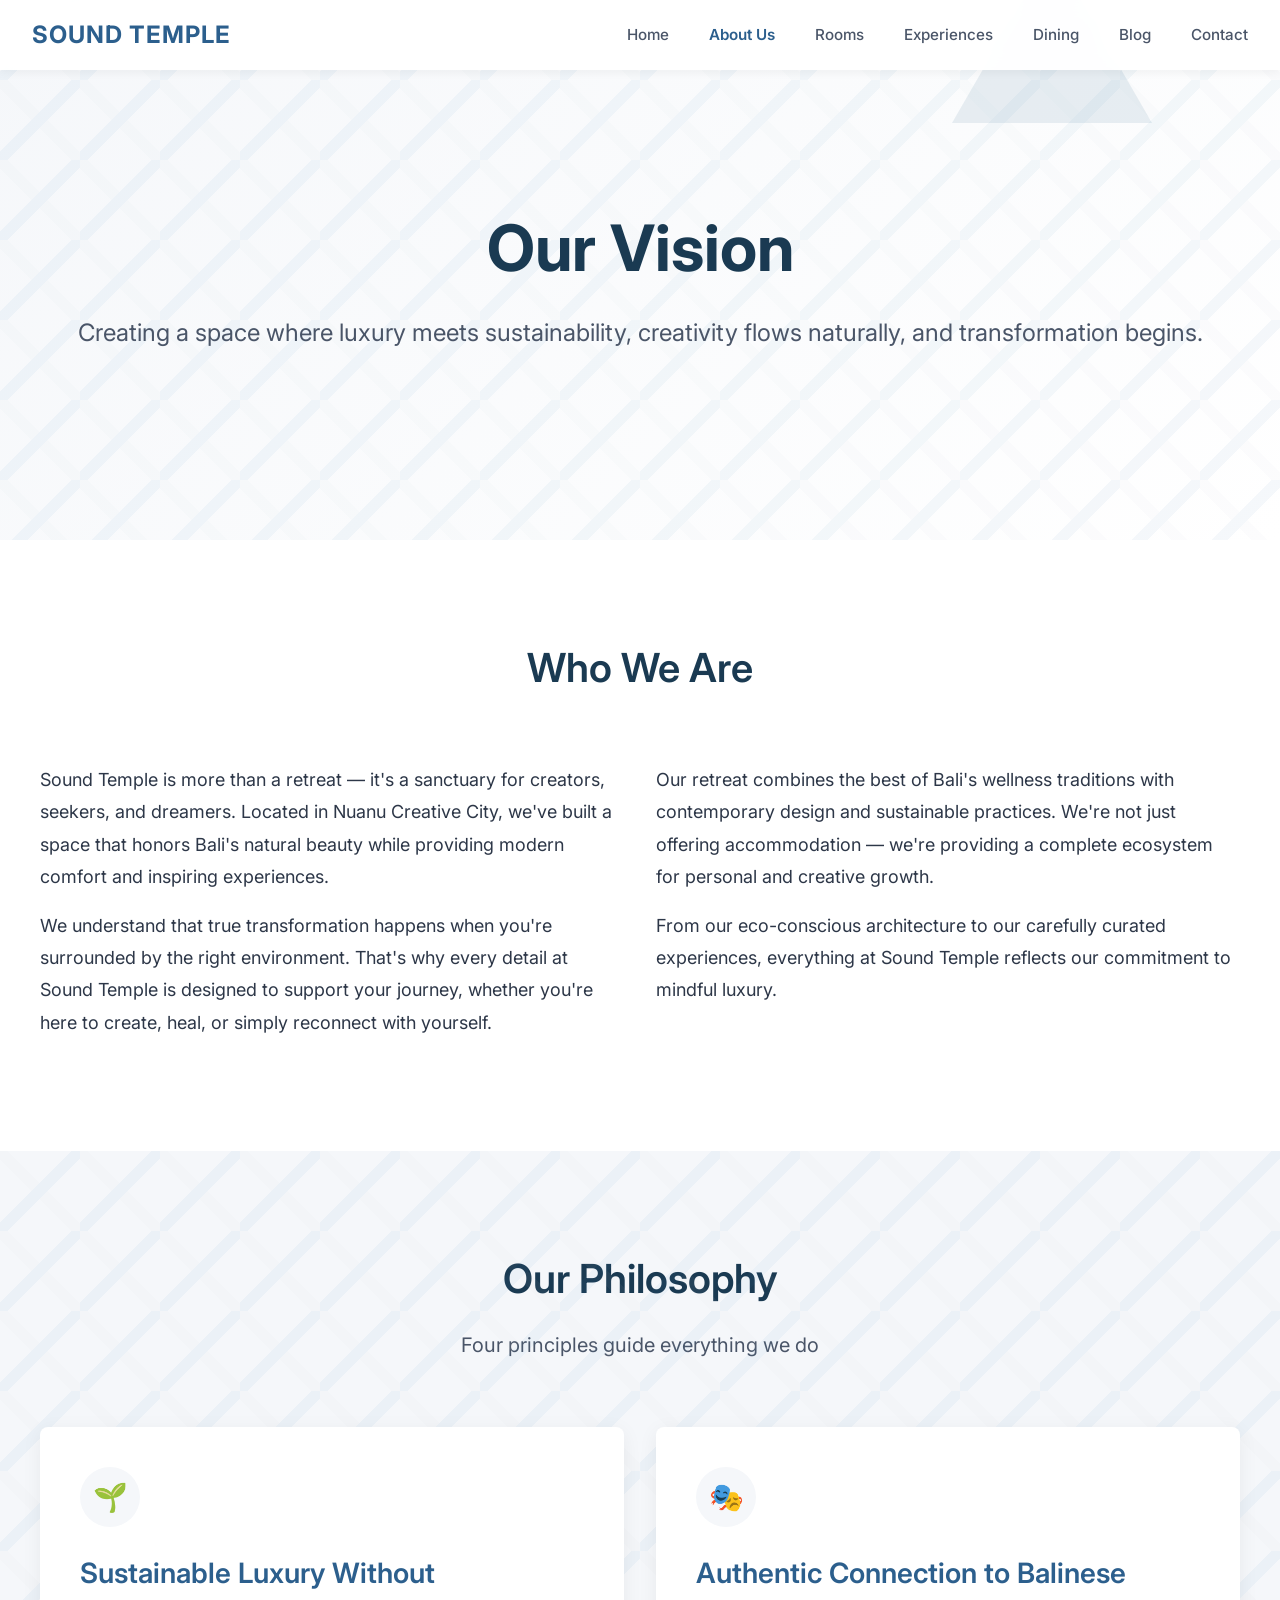
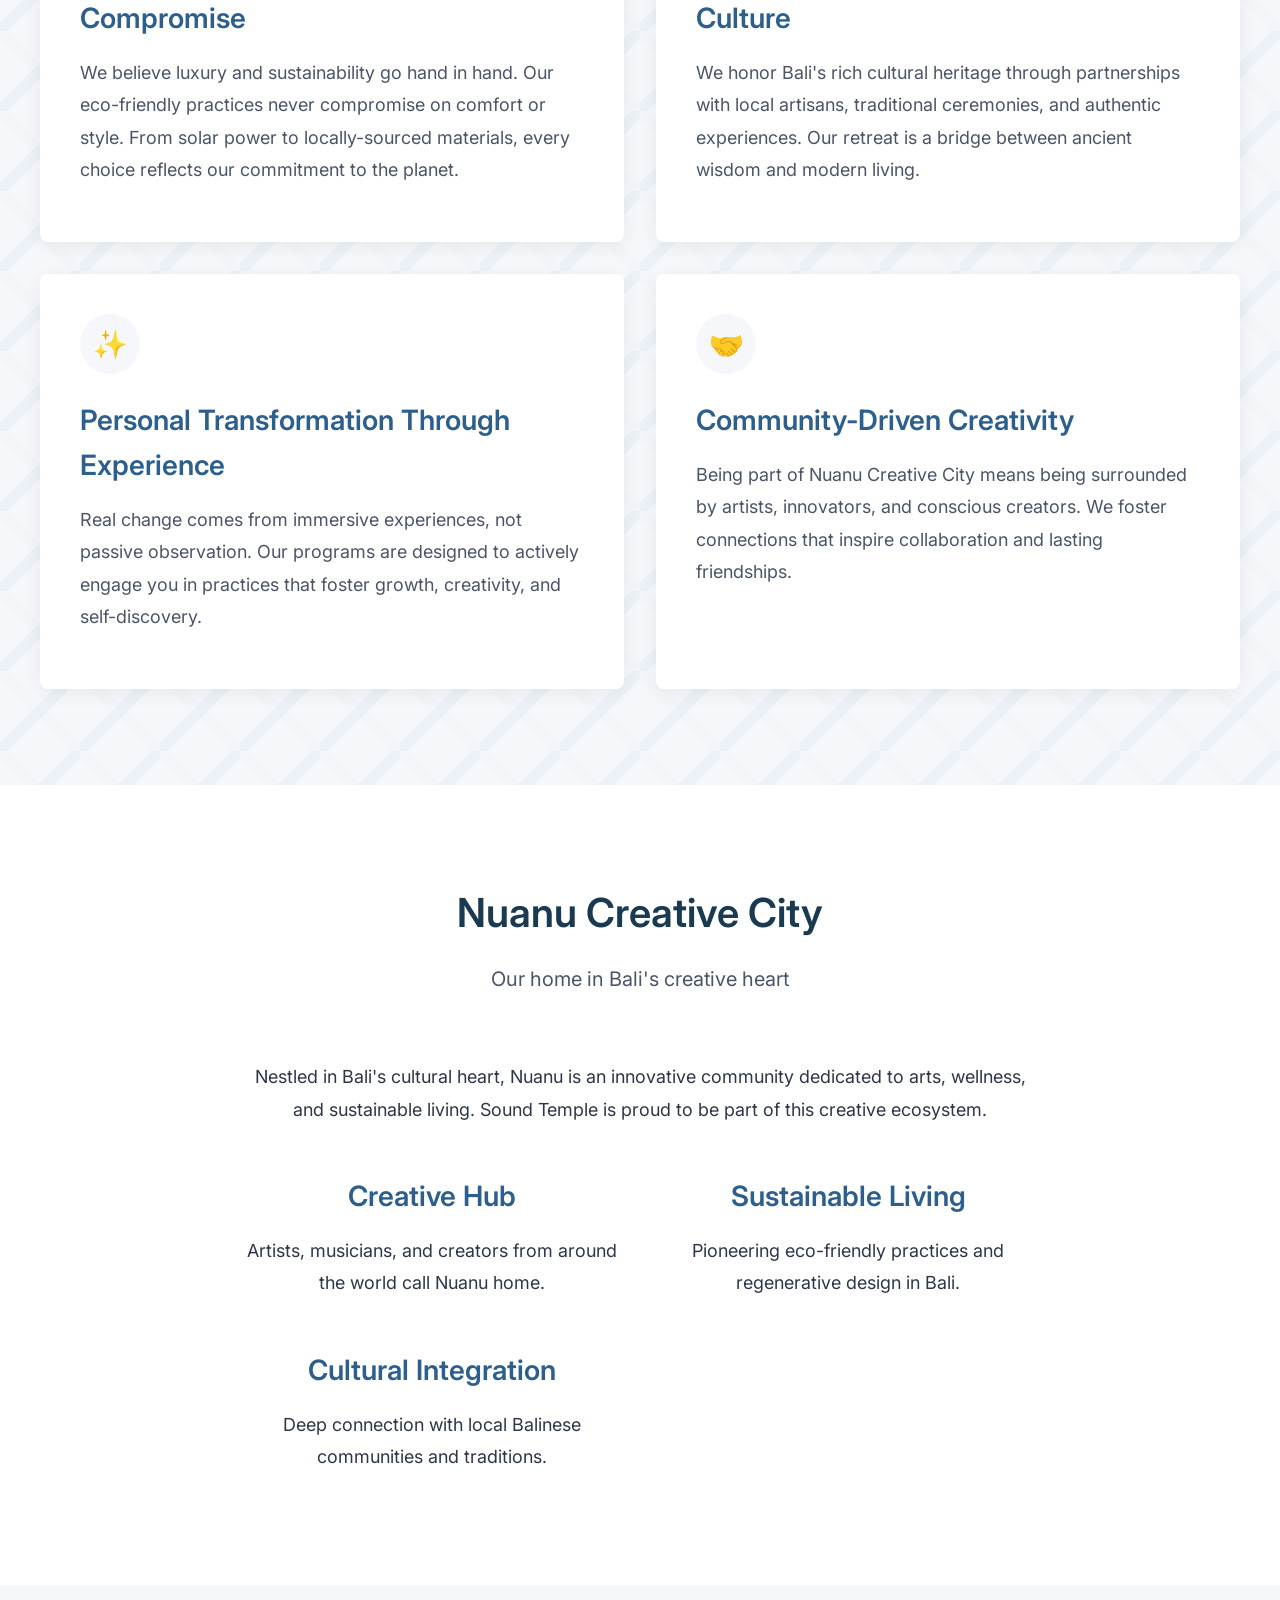
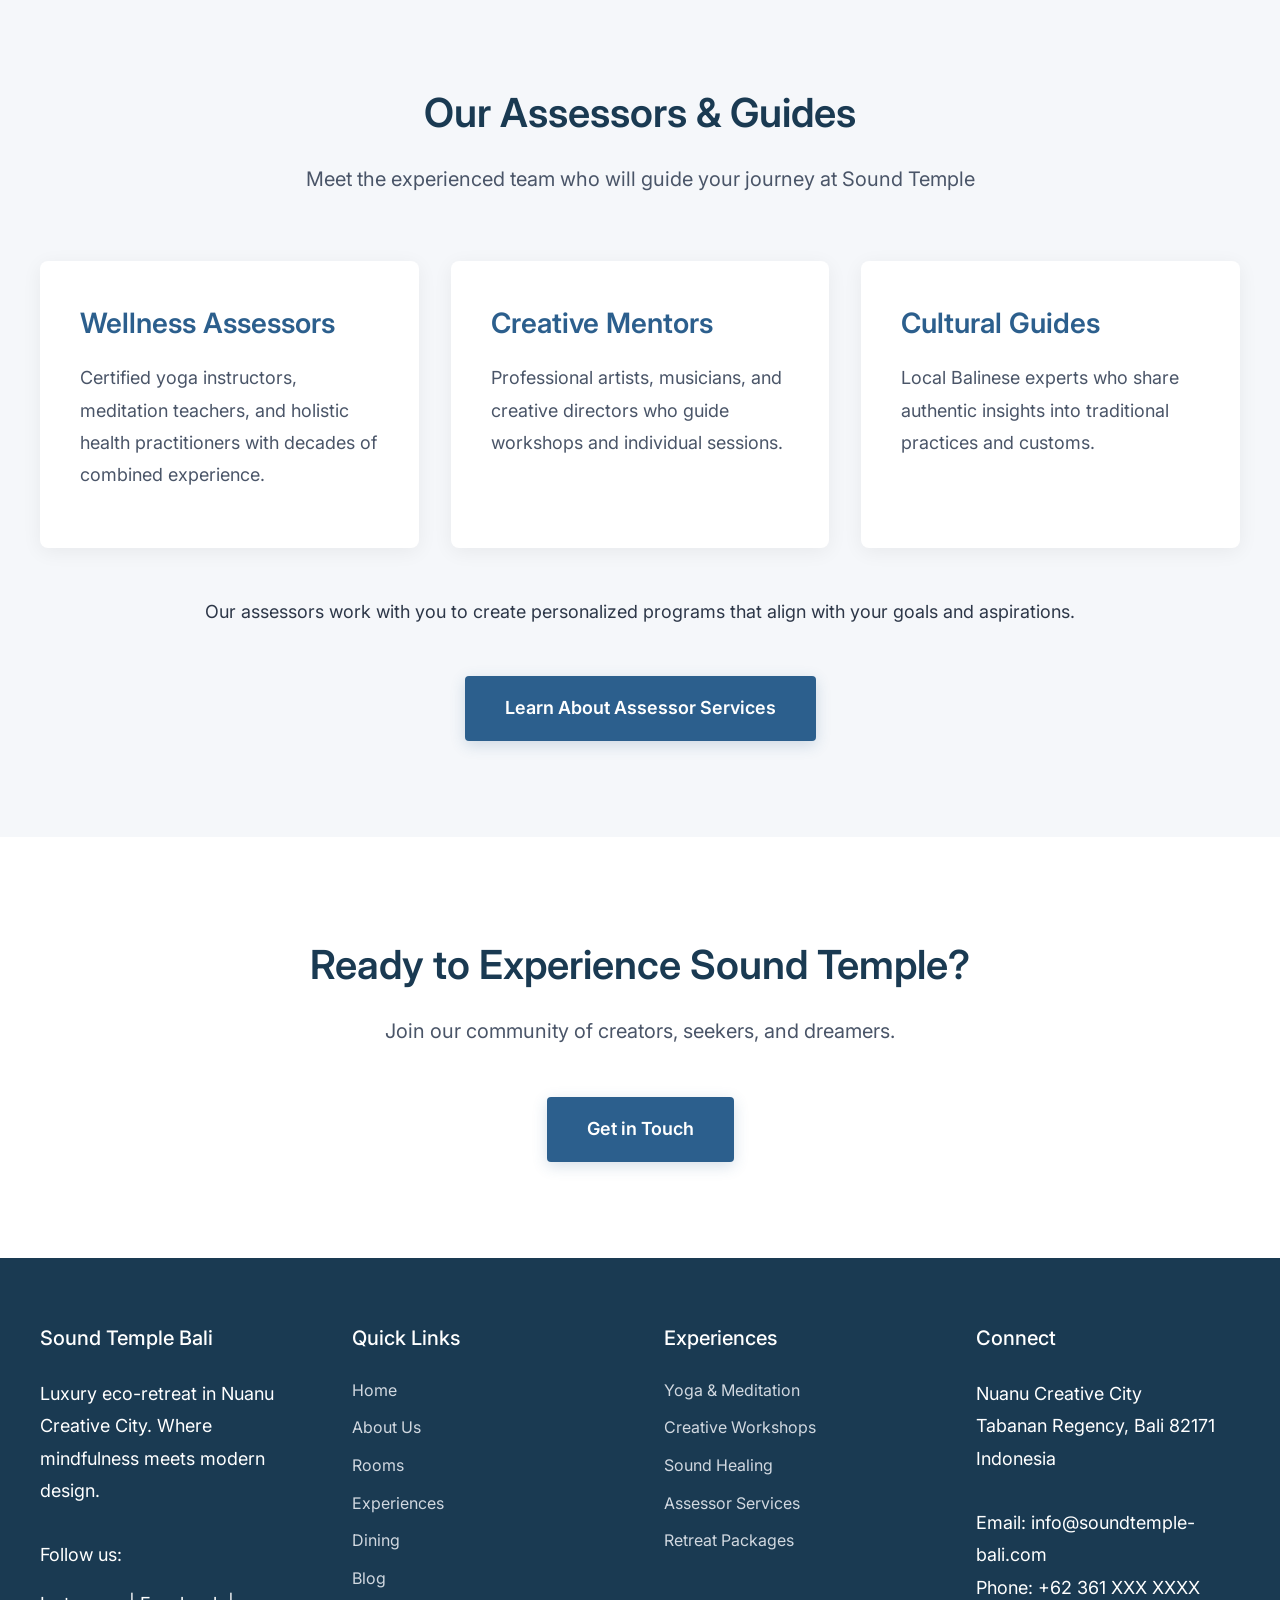
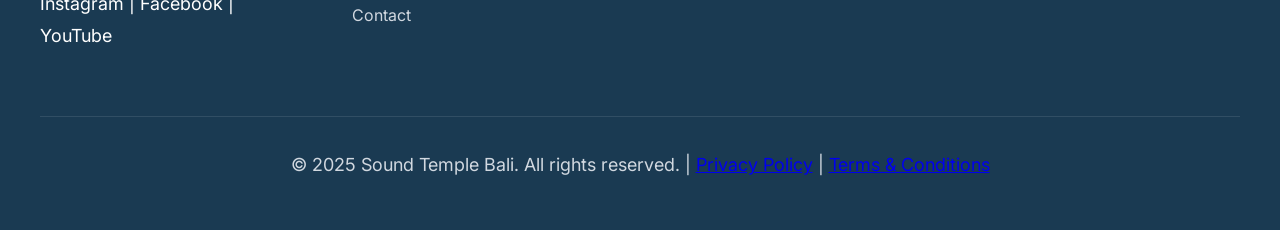
==== about.html @ 0b10f89a "Create complete Sound Temple Bali luxury eco-retreat website - Add 7 fully-responsive HTML pages (ho" ====
<!DOCTYPE html>
<html lang="en">
<head>
    <meta charset="UTF-8">
    <meta name="viewport" content="width=device-width, initial-scale=1.0">
    <meta name="description" content="Learn about Sound Temple's vision for sustainable luxury in Bali. Discover our philosophy, team, and commitment to transformative experiences in Nuanu Creative City.">
    <meta name="keywords" content="about Sound Temple Bali, Nuanu retreat philosophy, eco-luxury Bali, sustainable retreat">
    <meta property="og:title" content="About Sound Temple | Luxury Eco-Retreat Philosophy & Team">
    <meta property="og:description" content="Discover our vision for sustainable luxury and transformative experiences in Nuanu Creative City, Bali.">
    <title>About Sound Temple | Luxury Eco-Retreat Philosophy & Team</title>
    <link rel="stylesheet" href="css/style.css">
    <link href="https://fonts.googleapis.com/css2?family=Inter:wght@400;500;600;700&display=swap" rel="stylesheet">
</head>
<body>
    <!-- Navigation -->
    <nav class="navbar">
        <div class="nav-container">
            <a href="index.html" class="logo">SOUND TEMPLE</a>
            <ul class="nav-menu">
                <li><a href="index.html" class="nav-link">Home</a></li>
                <li><a href="about.html" class="nav-link">About Us</a></li>
                <li><a href="rooms.html" class="nav-link">Rooms</a></li>
                <li><a href="experiences.html" class="nav-link">Experiences</a></li>
                <li><a href="dining.html" class="nav-link">Dining</a></li>
                <li><a href="blog.html" class="nav-link">Blog</a></li>
                <li><a href="contact.html" class="nav-link">Contact</a></li>
            </ul>
        </div>
    </nav>

    <!-- Hero Section -->
    <section class="hero triangle-bg" style="min-height: 60vh;">
        <div class="triangle-accent triangle-accent-1"></div>
        <div class="hero-content">
            <h1>Our Vision</h1>
            <p class="subheadline">Creating a space where luxury meets sustainability, creativity flows naturally, and transformation begins.</p>
        </div>
    </section>

    <!-- Who We Are Section -->
    <section class="section bg-white">
        <div class="container">
            <div class="section-header">
                <h2 class="section-title">Who We Are</h2>
            </div>
            <div class="grid grid-2">
                <div>
                    <p>Sound Temple is more than a retreat — it's a sanctuary for creators, seekers, and dreamers. Located in Nuanu Creative City, we've built a space that honors Bali's natural beauty while providing modern comfort and inspiring experiences.</p>
                    <p>We understand that true transformation happens when you're surrounded by the right environment. That's why every detail at Sound Temple is designed to support your journey, whether you're here to create, heal, or simply reconnect with yourself.</p>
                </div>
                <div>
                    <p>Our retreat combines the best of Bali's wellness traditions with contemporary design and sustainable practices. We're not just offering accommodation — we're providing a complete ecosystem for personal and creative growth.</p>
                    <p>From our eco-conscious architecture to our carefully curated experiences, everything at Sound Temple reflects our commitment to mindful luxury.</p>
                </div>
            </div>
        </div>
    </section>

    <!-- Philosophy Section -->
    <section class="section bg-light triangle-bg">
        <div class="container">
            <div class="section-header">
                <h2 class="section-title">Our Philosophy</h2>
                <p class="section-subtitle">Four principles guide everything we do</p>
            </div>

            <div class="grid grid-2">
                <div class="card">
                    <div class="card-icon">🌱</div>
                    <h3 class="card-title">Sustainable Luxury Without Compromise</h3>
                    <p class="card-text">We believe luxury and sustainability go hand in hand. Our eco-friendly practices never compromise on comfort or style. From solar power to locally-sourced materials, every choice reflects our commitment to the planet.</p>
                </div>

                <div class="card">
                    <div class="card-icon">🎭</div>
                    <h3 class="card-title">Authentic Connection to Balinese Culture</h3>
                    <p class="card-text">We honor Bali's rich cultural heritage through partnerships with local artisans, traditional ceremonies, and authentic experiences. Our retreat is a bridge between ancient wisdom and modern living.</p>
                </div>

                <div class="card">
                    <div class="card-icon">✨</div>
                    <h3 class="card-title">Personal Transformation Through Experience</h3>
                    <p class="card-text">Real change comes from immersive experiences, not passive observation. Our programs are designed to actively engage you in practices that foster growth, creativity, and self-discovery.</p>
                </div>

                <div class="card">
                    <div class="card-icon">🤝</div>
                    <h3 class="card-title">Community-Driven Creativity</h3>
                    <p class="card-text">Being part of Nuanu Creative City means being surrounded by artists, innovators, and conscious creators. We foster connections that inspire collaboration and lasting friendships.</p>
                </div>
            </div>
        </div>
    </section>

    <!-- Nuanu Creative City Section -->
    <section class="section bg-white">
        <div class="container">
            <div class="section-header">
                <h2 class="section-title">Nuanu Creative City</h2>
                <p class="section-subtitle">Our home in Bali's creative heart</p>
            </div>

            <div style="max-width: 800px; margin: 0 auto;">
                <p style="font-size: 1.125rem; line-height: 1.8; text-align: center;">
                    Nestled in Bali's cultural heart, Nuanu is an innovative community dedicated to arts, wellness, and sustainable living. Sound Temple is proud to be part of this creative ecosystem.
                </p>

                <div class="grid grid-3 mt-3">
                    <div class="text-center">
                        <h3>Creative Hub</h3>
                        <p>Artists, musicians, and creators from around the world call Nuanu home.</p>
                    </div>
                    <div class="text-center">
                        <h3>Sustainable Living</h3>
                        <p>Pioneering eco-friendly practices and regenerative design in Bali.</p>
                    </div>
                    <div class="text-center">
                        <h3>Cultural Integration</h3>
                        <p>Deep connection with local Balinese communities and traditions.</p>
                    </div>
                </div>
            </div>
        </div>
    </section>

    <!-- Team Section -->
    <section class="section bg-light">
        <div class="container">
            <div class="section-header">
                <h2 class="section-title">Our Assessors & Guides</h2>
                <p class="section-subtitle">Meet the experienced team who will guide your journey at Sound Temple</p>
            </div>

            <div class="grid grid-3">
                <div class="card">
                    <h3>Wellness Assessors</h3>
                    <p class="card-text">Certified yoga instructors, meditation teachers, and holistic health practitioners with decades of combined experience.</p>
                </div>

                <div class="card">
                    <h3>Creative Mentors</h3>
                    <p class="card-text">Professional artists, musicians, and creative directors who guide workshops and individual sessions.</p>
                </div>

                <div class="card">
                    <h3>Cultural Guides</h3>
                    <p class="card-text">Local Balinese experts who share authentic insights into traditional practices and customs.</p>
                </div>
            </div>

            <div class="text-center mt-3">
                <p style="font-size: 1.125rem;">Our assessors work with you to create personalized programs that align with your goals and aspirations.</p>
                <a href="experiences.html#assessor" class="btn btn-primary btn-large mt-2">Learn About Assessor Services</a>
            </div>
        </div>
    </section>

    <!-- CTA Section -->
    <section class="section bg-white">
        <div class="container text-center">
            <h2 class="section-title">Ready to Experience Sound Temple?</h2>
            <p class="section-subtitle mb-3">
                Join our community of creators, seekers, and dreamers.
            </p>
            <a href="contact.html" class="btn btn-primary btn-large">Get in Touch</a>
        </div>
    </section>

    <!-- Footer -->
    <footer class="footer">
        <div class="footer-content">
            <div class="footer-section">
                <h4>Sound Temple Bali</h4>
                <p>Luxury eco-retreat in Nuanu Creative City. Where mindfulness meets modern design.</p>
                <div class="mt-2">
                    <p>Follow us:</p>
                    <p>Instagram | Facebook | YouTube</p>
                </div>
            </div>

            <div class="footer-section">
                <h4>Quick Links</h4>
                <ul class="footer-links">
                    <li><a href="index.html">Home</a></li>
                    <li><a href="about.html">About Us</a></li>
                    <li><a href="rooms.html">Rooms</a></li>
                    <li><a href="experiences.html">Experiences</a></li>
                    <li><a href="dining.html">Dining</a></li>
                    <li><a href="blog.html">Blog</a></li>
                    <li><a href="contact.html">Contact</a></li>
                </ul>
            </div>

            <div class="footer-section">
                <h4>Experiences</h4>
                <ul class="footer-links">
                    <li><a href="experiences.html#yoga">Yoga & Meditation</a></li>
                    <li><a href="experiences.html#creative">Creative Workshops</a></li>
                    <li><a href="experiences.html#sound">Sound Healing</a></li>
                    <li><a href="experiences.html#assessor">Assessor Services</a></li>
                    <li><a href="experiences.html#packages">Retreat Packages</a></li>
                </ul>
            </div>

            <div class="footer-section">
                <h4>Connect</h4>
                <p>Nuanu Creative City<br>
                Tabanan Regency, Bali 82171<br>
                Indonesia</p>
                <p class="mt-2">
                    Email: info@soundtemple-bali.com<br>
                    Phone: +62 361 XXX XXXX
                </p>
            </div>
        </div>

        <div class="footer-bottom">
            <p>&copy; 2025 Sound Temple Bali. All rights reserved. | <a href="#">Privacy Policy</a> | <a href="#">Terms & Conditions</a></p>
        </div>
    </footer>

    <script src="js/main.js"></script>
</body>
</html>
---- css/style.css ----
/* Sound Temple Bali - Main Stylesheet */

/* ===== COLOR PALETTE ===== */
:root {
  --primary-blue: #2C5F8D;
  --light-blue: #4A90C6;
  --dark-blue: #1A3A52;
  --white: #FFFFFF;
  --light-gray: #F5F7FA;
  --medium-gray: #D1D8E0;
  --dark-gray: #4A5568;
  --text-dark: #2D3748;
  --accent: #3498DB;
}

/* ===== RESET & BASE ===== */
* {
  margin: 0;
  padding: 0;
  box-sizing: border-box;
}

body {
  font-family: 'Inter', -apple-system, BlinkMacSystemFont, 'Segoe UI', sans-serif;
  color: var(--text-dark);
  line-height: 1.6;
  background: var(--white);
}

/* ===== TYPOGRAPHY ===== */
h1 {
  font-size: 3.5rem;
  font-weight: 700;
  line-height: 1.2;
  margin-bottom: 1.5rem;
  color: var(--dark-blue);
}

h2 {
  font-size: 2.5rem;
  font-weight: 600;
  margin-bottom: 1.25rem;
  color: var(--dark-blue);
}

h3 {
  font-size: 1.75rem;
  font-weight: 600;
  margin-bottom: 1rem;
  color: var(--primary-blue);
}

h4 {
  font-size: 1.25rem;
  font-weight: 500;
  margin-bottom: 0.75rem;
  color: var(--dark-gray);
}

p {
  margin-bottom: 1rem;
  font-size: 1.125rem;
  line-height: 1.8;
}

/* ===== GEOMETRIC BACKGROUNDS ===== */
.triangle-bg {
  position: relative;
  overflow: hidden;
}

.triangle-bg::before {
  content: '';
  position: absolute;
  width: 100%;
  height: 100%;
  background:
    linear-gradient(135deg, transparent 45%, var(--light-blue) 45%, var(--light-blue) 55%, transparent 55%),
    linear-gradient(45deg, transparent 45%, var(--medium-gray) 45%, var(--medium-gray) 55%, transparent 55%);
  background-size: 80px 80px;
  background-position: 0 0, 40px 40px;
  opacity: 0.05;
  z-index: 0;
  top: 0;
  left: 0;
}

.triangle-accent {
  position: absolute;
  width: 0;
  height: 0;
  border-style: solid;
  opacity: 0.1;
}

.triangle-accent-1 {
  border-width: 0 100px 173px 100px;
  border-color: transparent transparent var(--primary-blue) transparent;
  top: -50px;
  right: 10%;
}

.triangle-accent-2 {
  border-width: 150px 0 150px 260px;
  border-color: transparent transparent transparent var(--light-blue);
  bottom: -80px;
  left: 5%;
}

/* ===== NAVIGATION ===== */
.navbar {
  position: fixed;
  top: 0;
  width: 100%;
  background: rgba(255, 255, 255, 0.95);
  backdrop-filter: blur(10px);
  box-shadow: 0 2px 10px rgba(0, 0, 0, 0.05);
  z-index: 1000;
  padding: 1rem 0;
  transition: all 0.3s ease;
}

.navbar.scrolled {
  background: rgba(255, 255, 255, 0.98);
  box-shadow: 0 4px 20px rgba(0, 0, 0, 0.1);
}

.nav-container {
  max-width: 1400px;
  margin: 0 auto;
  padding: 0 2rem;
  display: flex;
  justify-content: space-between;
  align-items: center;
}

.logo {
  font-size: 1.5rem;
  font-weight: 700;
  color: var(--primary-blue);
  text-decoration: none;
  letter-spacing: 1px;
}

.nav-menu {
  display: flex;
  list-style: none;
  gap: 2.5rem;
  align-items: center;
}

.nav-link {
  text-decoration: none;
  color: var(--dark-gray);
  font-weight: 500;
  font-size: 0.95rem;
  transition: color 0.3s ease;
  position: relative;
}

.nav-link::after {
  content: '';
  position: absolute;
  bottom: -5px;
  left: 0;
  width: 0;
  height: 2px;
  background: var(--primary-blue);
  transition: width 0.3s ease;
}

.nav-link:hover {
  color: var(--primary-blue);
}

.nav-link:hover::after {
  width: 100%;
}

/* ===== BUTTONS ===== */
.btn {
  display: inline-block;
  padding: 0.875rem 2rem;
  font-size: 1rem;
  font-weight: 600;
  text-decoration: none;
  border-radius: 4px;
  transition: all 0.3s ease;
  cursor: pointer;
  border: none;
  text-align: center;
}

.btn-primary {
  background: var(--primary-blue);
  color: var(--white);
  box-shadow: 0 4px 15px rgba(44, 95, 141, 0.2);
}

.btn-primary:hover {
  background: var(--dark-blue);
  box-shadow: 0 6px 20px rgba(44, 95, 141, 0.3);
  transform: translateY(-2px);
}

.btn-secondary {
  background: transparent;
  color: var(--primary-blue);
  border: 2px solid var(--primary-blue);
}

.btn-secondary:hover {
  background: var(--primary-blue);
  color: var(--white);
}

.btn-large {
  padding: 1.125rem 2.5rem;
  font-size: 1.125rem;
}

/* ===== HERO SECTION ===== */
.hero {
  min-height: 100vh;
  display: flex;
  align-items: center;
  justify-content: center;
  position: relative;
  background: linear-gradient(135deg, var(--light-gray) 0%, var(--white) 100%);
  padding: 8rem 2rem 4rem;
}

.hero-content {
  max-width: 1200px;
  text-align: center;
  z-index: 1;
  position: relative;
}

.hero h1 {
  font-size: 4rem;
  margin-bottom: 1.5rem;
  animation: fadeInUp 0.8s ease;
}

.hero .subheadline {
  font-size: 1.5rem;
  color: var(--dark-gray);
  margin-bottom: 2.5rem;
  animation: fadeInUp 0.8s ease 0.2s;
  animation-fill-mode: both;
}

.hero-buttons {
  display: flex;
  gap: 1.5rem;
  justify-content: center;
  animation: fadeInUp 0.8s ease 0.4s;
  animation-fill-mode: both;
}

/* ===== SECTIONS ===== */
.section {
  padding: 6rem 2rem;
  position: relative;
}

.container {
  max-width: 1200px;
  margin: 0 auto;
}

.section-header {
  text-align: center;
  margin-bottom: 4rem;
}

.section-title {
  margin-bottom: 1rem;
}

.section-subtitle {
  font-size: 1.25rem;
  color: var(--dark-gray);
  max-width: 700px;
  margin: 0 auto;
}

/* ===== GRID LAYOUTS ===== */
.grid {
  display: grid;
  gap: 2rem;
}

.grid-3 {
  grid-template-columns: repeat(auto-fit, minmax(300px, 1fr));
}

.grid-2 {
  grid-template-columns: repeat(auto-fit, minmax(400px, 1fr));
}

/* ===== CARDS ===== */
.card {
  background: var(--white);
  border-radius: 8px;
  padding: 2.5rem;
  box-shadow: 0 4px 20px rgba(0, 0, 0, 0.06);
  transition: all 0.3s ease;
  position: relative;
  overflow: hidden;
}

.card::before {
  content: '';
  position: absolute;
  top: 0;
  left: 0;
  width: 100%;
  height: 4px;
  background: var(--primary-blue);
  transform: scaleX(0);
  transition: transform 0.3s ease;
}

.card:hover {
  box-shadow: 0 8px 30px rgba(0, 0, 0, 0.12);
  transform: translateY(-5px);
}

.card:hover::before {
  transform: scaleX(1);
}

.card-icon {
  width: 60px;
  height: 60px;
  background: var(--light-gray);
  border-radius: 50%;
  display: flex;
  align-items: center;
  justify-content: center;
  margin-bottom: 1.5rem;
  color: var(--primary-blue);
  font-size: 1.75rem;
}

.card-title {
  margin-bottom: 1rem;
}

.card-text {
  color: var(--dark-gray);
  line-height: 1.8;
}

/* ===== ROOM CARDS ===== */
.room-card {
  background: var(--white);
  border-radius: 8px;
  overflow: hidden;
  box-shadow: 0 4px 20px rgba(0, 0, 0, 0.08);
  transition: all 0.3s ease;
}

.room-card:hover {
  box-shadow: 0 8px 35px rgba(0, 0, 0, 0.15);
  transform: translateY(-8px);
}

.room-image {
  width: 100%;
  height: 300px;
  background: var(--medium-gray);
  position: relative;
  overflow: hidden;
}

.room-price {
  position: absolute;
  top: 20px;
  right: 20px;
  background: var(--white);
  padding: 0.5rem 1rem;
  border-radius: 4px;
  font-weight: 700;
  color: var(--primary-blue);
}

.room-content {
  padding: 2rem;
}

.room-features {
  list-style: none;
  margin: 1.5rem 0;
}

.room-features li {
  padding: 0.5rem 0;
  color: var(--dark-gray);
  position: relative;
  padding-left: 1.5rem;
}

.room-features li::before {
  content: '✓';
  position: absolute;
  left: 0;
  color: var(--primary-blue);
  font-weight: 700;
}

/* ===== FOOTER ===== */
.footer {
  background: var(--dark-blue);
  color: var(--white);
  padding: 4rem 2rem 2rem;
}

.footer-content {
  max-width: 1200px;
  margin: 0 auto;
  display: grid;
  grid-template-columns: repeat(auto-fit, minmax(250px, 1fr));
  gap: 3rem;
  margin-bottom: 3rem;
}

.footer-section h4 {
  color: var(--white);
  margin-bottom: 1.5rem;
}

.footer-links {
  list-style: none;
}

.footer-links li {
  margin-bottom: 0.75rem;
}

.footer-links a {
  color: var(--medium-gray);
  text-decoration: none;
  transition: color 0.3s ease;
}

.footer-links a:hover {
  color: var(--white);
}

.footer-bottom {
  max-width: 1200px;
  margin: 0 auto;
  padding-top: 2rem;
  border-top: 1px solid rgba(255, 255, 255, 0.1);
  text-align: center;
  color: var(--medium-gray);
}

/* ===== ANIMATIONS ===== */
@keyframes fadeInUp {
  from {
    opacity: 0;
    transform: translateY(30px);
  }
  to {
    opacity: 1;
    transform: translateY(0);
  }
}

.fade-in {
  animation: fadeInUp 0.6s ease;
}

/* ===== UTILITIES ===== */
.text-center {
  text-align: center;
}

.bg-light {
  background: var(--light-gray);
}

.bg-white {
  background: var(--white);
}

.mt-1 { margin-top: 1rem; }
.mt-2 { margin-top: 2rem; }
.mt-3 { margin-top: 3rem; }
.mb-1 { margin-bottom: 1rem; }
.mb-2 { margin-bottom: 2rem; }
.mb-3 { margin-bottom: 3rem; }

/* ===== RESPONSIVE ===== */
@media (max-width: 768px) {
  h1 {
    font-size: 2.5rem;
  }

  h2 {
    font-size: 2rem;
  }

  .hero h1 {
    font-size: 2.75rem;
  }

  .hero .subheadline {
    font-size: 1.25rem;
  }

  .hero-buttons {
    flex-direction: column;
    align-items: center;
  }

  .nav-menu {
    flex-direction: column;
    gap: 1rem;
  }

  .grid-3,
  .grid-2 {
    grid-template-columns: 1fr;
  }

  .section {
    padding: 4rem 1.5rem;
  }
}

/* ===== CONTACT FORM ===== */
.contact-form {
  max-width: 600px;
  margin: 0 auto;
  background: var(--white);
  padding: 3rem;
  border-radius: 8px;
  box-shadow: 0 4px 20px rgba(0, 0, 0, 0.08);
}

.form-group {
  margin-bottom: 1.5rem;
}

.form-label {
  display: block;
  margin-bottom: 0.5rem;
  font-weight: 600;
  color: var(--dark-gray);
}

.form-input,
.form-textarea,
.form-select {
  width: 100%;
  padding: 0.875rem;
  border: 2px solid var(--medium-gray);
  border-radius: 4px;
  font-size: 1rem;
  transition: border-color 0.3s ease;
}

.form-input:focus,
.form-textarea:focus,
.form-select:focus {
  outline: none;
  border-color: var(--primary-blue);
}

.form-textarea {
  resize: vertical;
  min-height: 150px;
}

/* ===== PRICE TAG ===== */
.price {
  font-size: 2rem;
  font-weight: 700;
  color: var(--primary-blue);
}

.price-period {
  font-size: 1rem;
  font-weight: 400;
  color: var(--dark-gray);
}
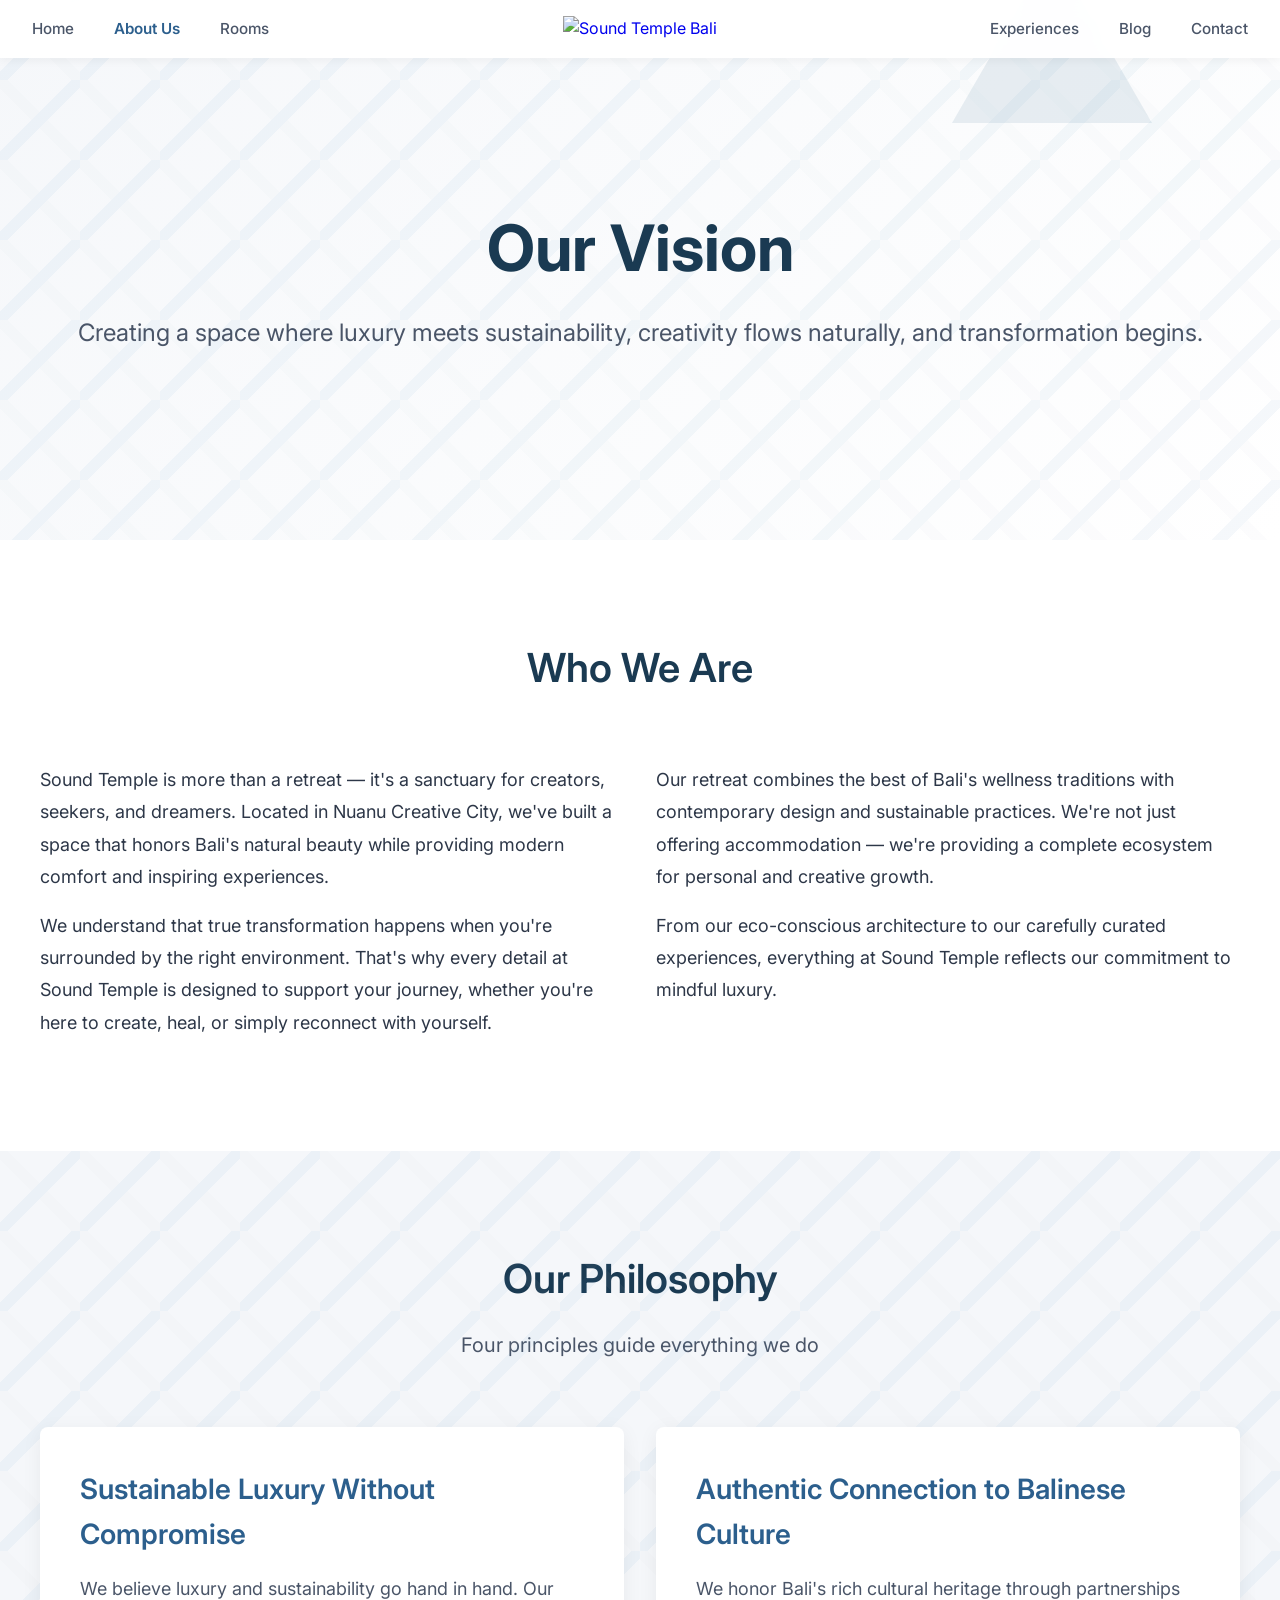
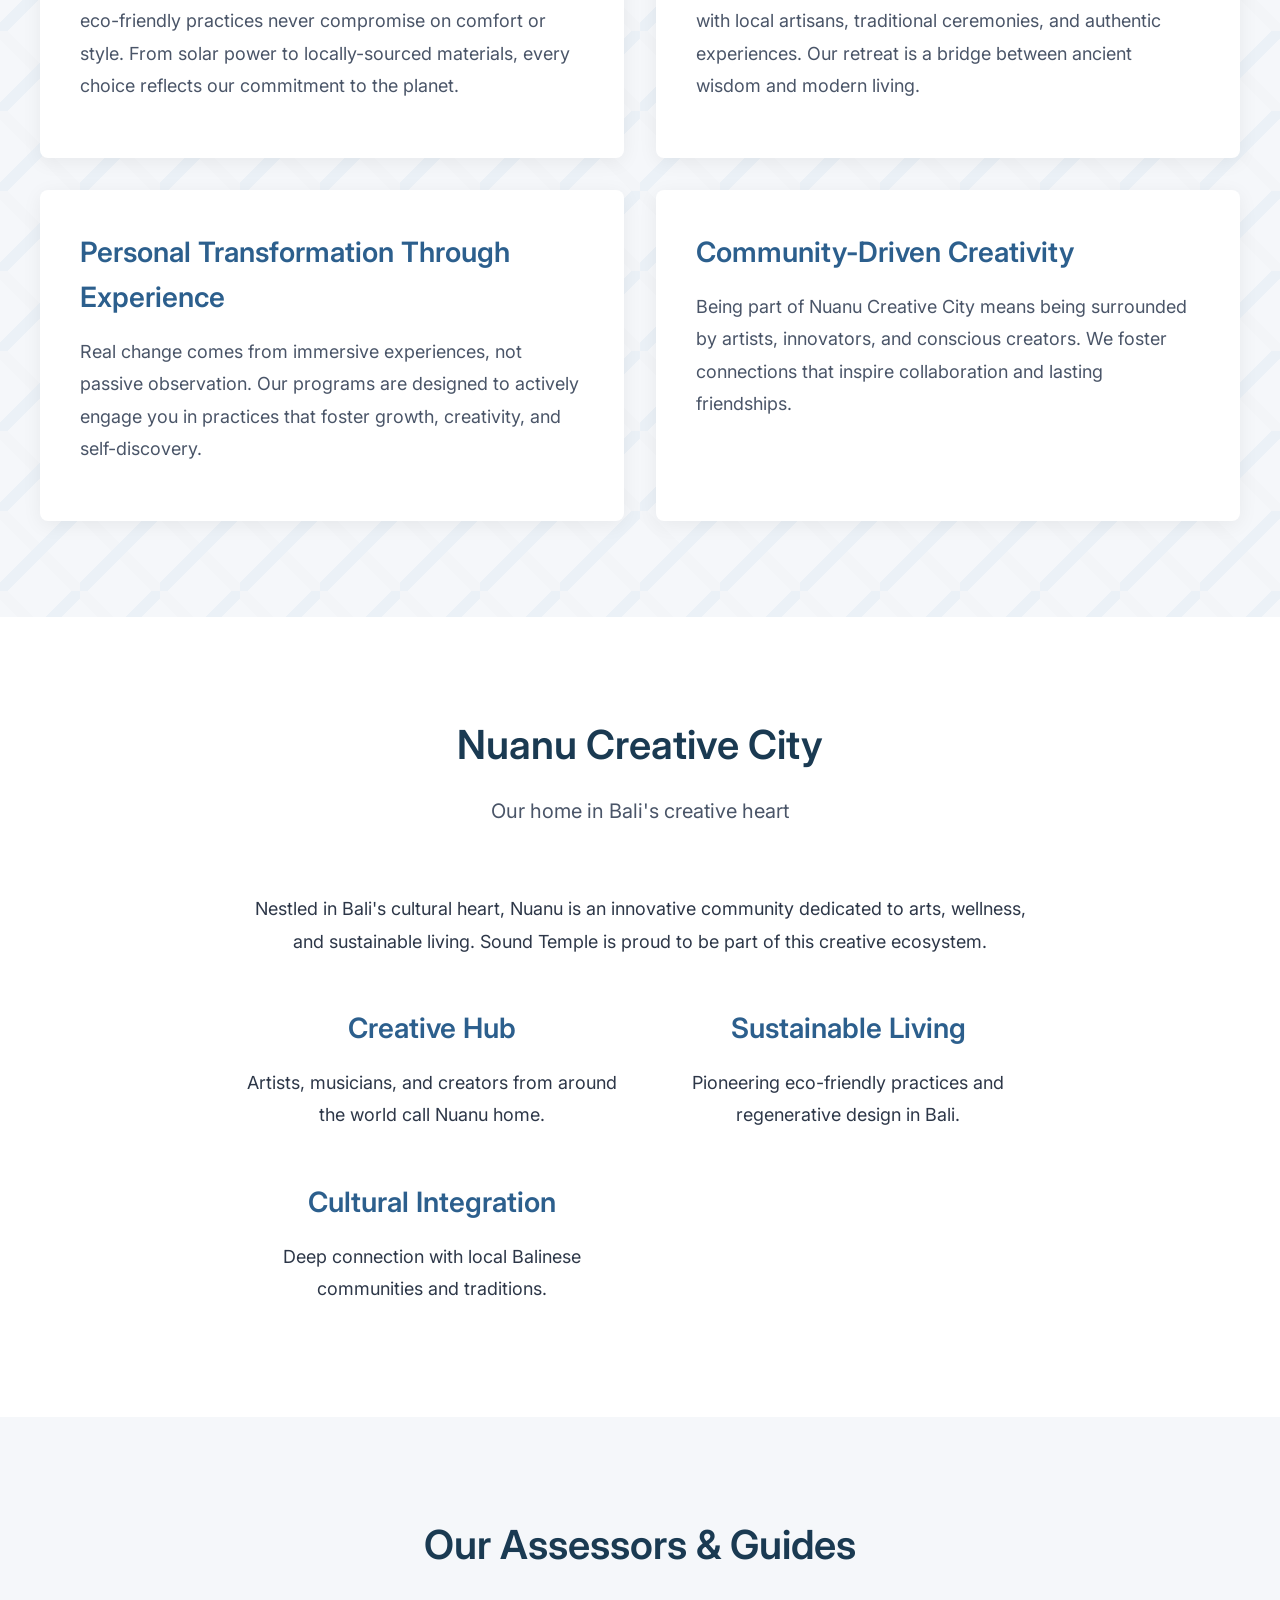
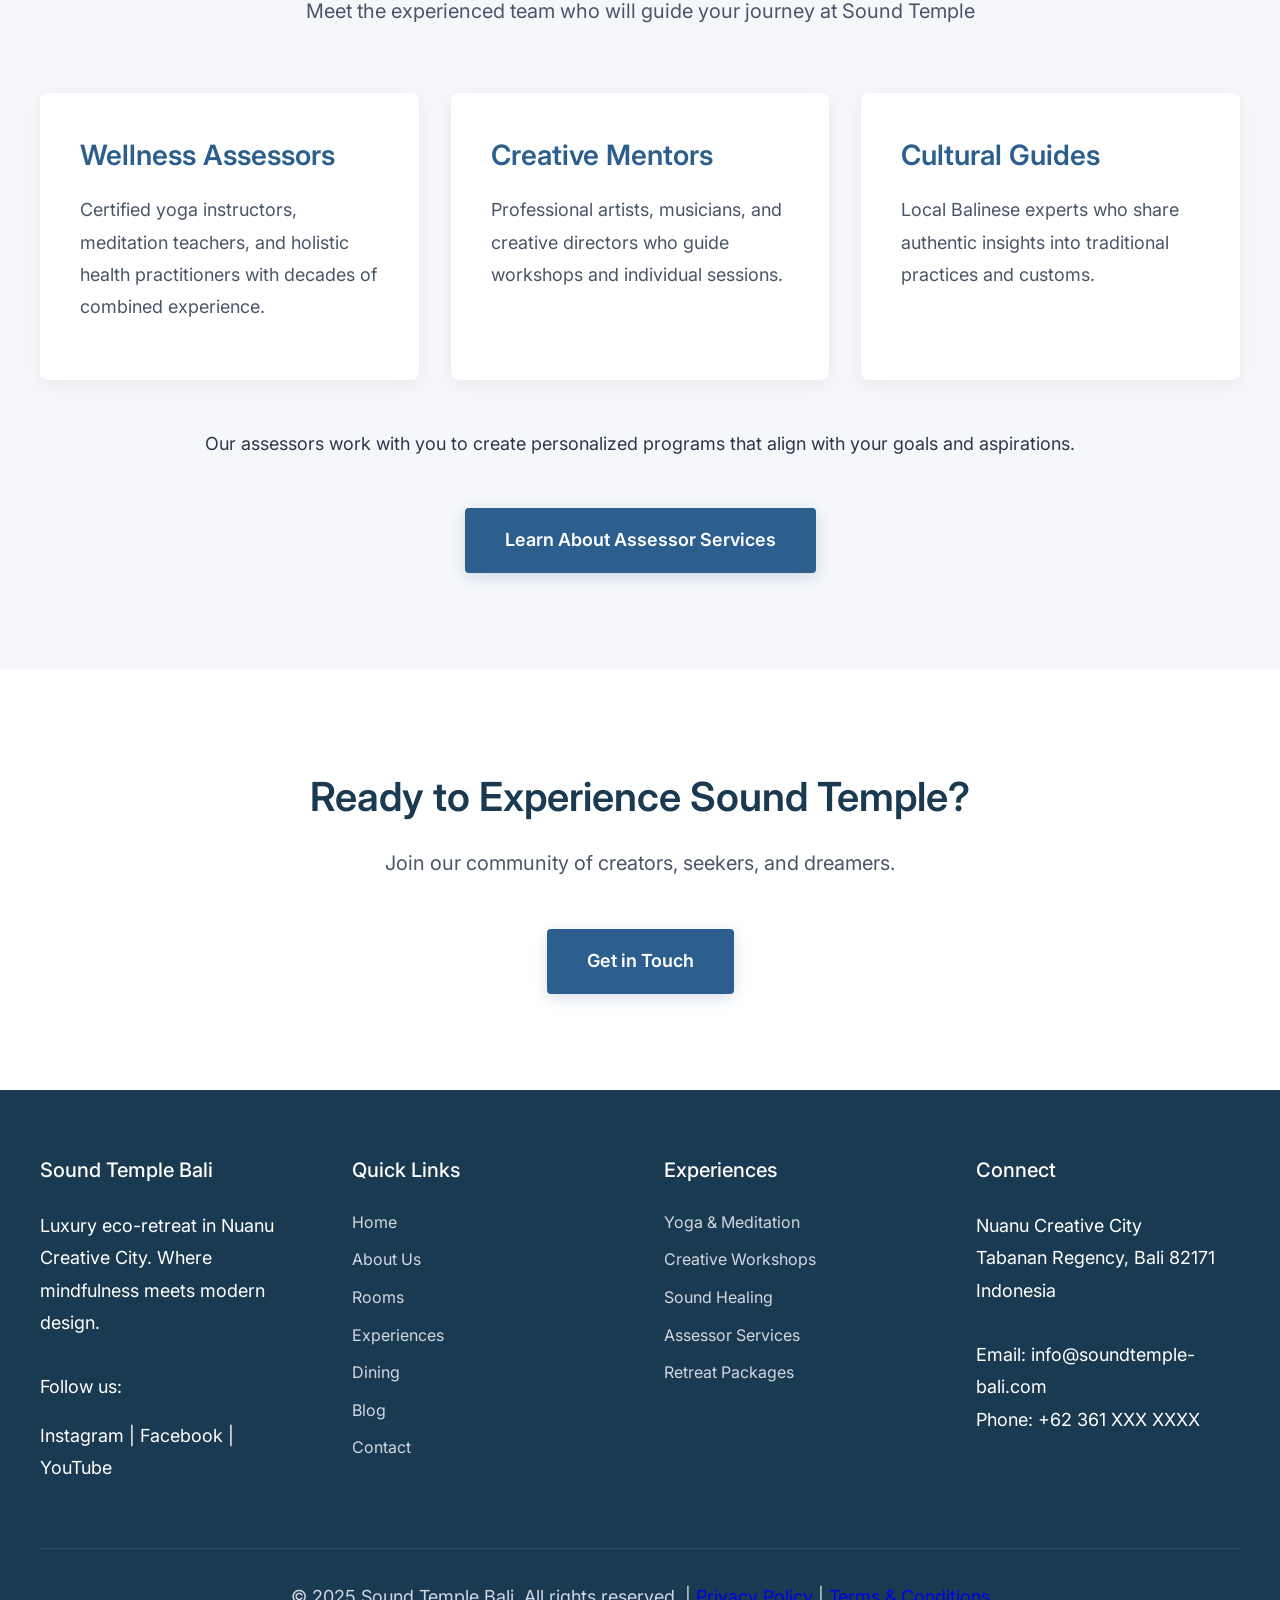
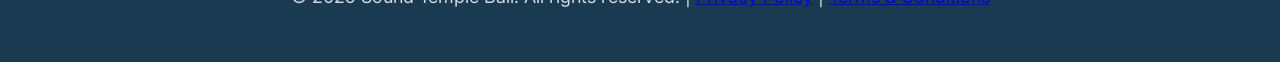
==== commit 30f584b6: "Redesign services section with new offerings and centered logo navigation Major Updates: - Replace o" ====
--- a/about.html
+++ b/about.html
@@ -15,13 +15,18 @@
     <!-- Navigation -->
     <nav class="navbar">
         <div class="nav-container">
-            <a href="index.html" class="logo">SOUND TEMPLE</a>
-            <ul class="nav-menu">
+            <ul class="nav-menu nav-left">
                 <li><a href="index.html" class="nav-link">Home</a></li>
                 <li><a href="about.html" class="nav-link">About Us</a></li>
                 <li><a href="rooms.html" class="nav-link">Rooms</a></li>
+            </ul>
+
+            <a href="index.html" class="logo">
+                <img src="images/logo.png" alt="Sound Temple Bali">
+            </a>
+
+            <ul class="nav-menu nav-right">
                 <li><a href="experiences.html" class="nav-link">Experiences</a></li>
-                <li><a href="dining.html" class="nav-link">Dining</a></li>
                 <li><a href="blog.html" class="nav-link">Blog</a></li>
                 <li><a href="contact.html" class="nav-link">Contact</a></li>
             </ul>
@@ -66,25 +71,21 @@
 
             <div class="grid grid-2">
                 <div class="card">
-                    <div class="card-icon">🌱</div>
                     <h3 class="card-title">Sustainable Luxury Without Compromise</h3>
                     <p class="card-text">We believe luxury and sustainability go hand in hand. Our eco-friendly practices never compromise on comfort or style. From solar power to locally-sourced materials, every choice reflects our commitment to the planet.</p>
                 </div>
 
                 <div class="card">
-                    <div class="card-icon">🎭</div>
                     <h3 class="card-title">Authentic Connection to Balinese Culture</h3>
                     <p class="card-text">We honor Bali's rich cultural heritage through partnerships with local artisans, traditional ceremonies, and authentic experiences. Our retreat is a bridge between ancient wisdom and modern living.</p>
                 </div>
 
                 <div class="card">
-                    <div class="card-icon">✨</div>
                     <h3 class="card-title">Personal Transformation Through Experience</h3>
                     <p class="card-text">Real change comes from immersive experiences, not passive observation. Our programs are designed to actively engage you in practices that foster growth, creativity, and self-discovery.</p>
                 </div>
 
                 <div class="card">
-                    <div class="card-icon">🤝</div>
                     <h3 class="card-title">Community-Driven Creativity</h3>
                     <p class="card-text">Being part of Nuanu Creative City means being surrounded by artists, innovators, and conscious creators. We foster connections that inspire collaboration and lasting friendships.</p>
                 </div>
--- a/css/style.css
+++ b/css/style.css
@@ -129,17 +129,34 @@
   max-width: 1400px;
   margin: 0 auto;
   padding: 0 2rem;
-  display: flex;
-  justify-content: space-between;
+  display: grid;
+  grid-template-columns: 1fr auto 1fr;
   align-items: center;
+  gap: 2rem;
+}
+
+.nav-left {
+  display: flex;
+  gap: 2.5rem;
+  justify-content: flex-start;
 }
 
 .logo {
-  font-size: 1.5rem;
-  font-weight: 700;
-  color: var(--primary-blue);
+  display: flex;
+  align-items: center;
+  justify-content: center;
   text-decoration: none;
-  letter-spacing: 1px;
+}
+
+.logo img {
+  max-height: 50px;
+  width: auto;
+}
+
+.nav-right {
+  display: flex;
+  gap: 2.5rem;
+  justify-content: flex-end;
 }
 
 .nav-menu {
@@ -147,6 +164,8 @@
   list-style: none;
   gap: 2.5rem;
   align-items: center;
+  margin: 0;
+  padding: 0;
 }
 
 .nav-link {
@@ -589,3 +608,135 @@
   font-weight: 400;
   color: var(--dark-gray);
 }
+
+/* ===== SERVICE CARDS ===== */
+.service-card {
+  background: var(--white);
+  border-radius: 8px;
+  overflow: hidden;
+  box-shadow: 0 4px 20px rgba(0, 0, 0, 0.08);
+  transition: all 0.3s ease;
+  display: flex;
+  flex-direction: column;
+}
+
+.service-card:hover {
+  box-shadow: 0 8px 35px rgba(0, 0, 0, 0.15);
+  transform: translateY(-8px);
+}
+
+.service-image {
+  width: 100%;
+  height: 280px;
+  background: var(--medium-gray);
+  overflow: hidden;
+  position: relative;
+}
+
+.service-image img {
+  width: 100%;
+  height: 100%;
+  object-fit: cover;
+  transition: transform 0.3s ease;
+}
+
+.service-card:hover .service-image img {
+  transform: scale(1.05);
+}
+
+.service-content {
+  padding: 2rem;
+  display: flex;
+  flex-direction: column;
+  flex-grow: 1;
+}
+
+.service-price {
+  font-size: 1.5rem;
+  font-weight: 700;
+  color: var(--primary-blue);
+  margin: 0.5rem 0 1rem;
+}
+
+.service-description {
+  color: var(--dark-gray);
+  line-height: 1.6;
+  margin-bottom: 1.5rem;
+  flex-grow: 1;
+}
+
+/* ===== SERVICE DETAIL PAGE ===== */
+.service-detail-hero {
+  min-height: 50vh;
+  display: flex;
+  align-items: center;
+  justify-content: center;
+  position: relative;
+  background: linear-gradient(135deg, var(--light-gray) 0%, var(--white) 100%);
+  padding: 6rem 2rem 4rem;
+}
+
+.detail-grid {
+  display: grid;
+  grid-template-columns: 2fr 1fr;
+  gap: 3rem;
+  max-width: 1200px;
+  margin: 0 auto;
+}
+
+.detail-main {
+  background: var(--white);
+  padding: 3rem;
+  border-radius: 8px;
+  box-shadow: 0 4px 20px rgba(0, 0, 0, 0.06);
+}
+
+.detail-sidebar {
+  position: sticky;
+  top: 100px;
+  height: fit-content;
+}
+
+.detail-card {
+  background: var(--white);
+  padding: 2rem;
+  border-radius: 8px;
+  box-shadow: 0 4px 20px rgba(0, 0, 0, 0.06);
+  margin-bottom: 2rem;
+}
+
+.detail-item {
+  display: flex;
+  justify-content: space-between;
+  padding: 0.75rem 0;
+  border-bottom: 1px solid var(--medium-gray);
+}
+
+.detail-item:last-child {
+  border-bottom: none;
+}
+
+.detail-label {
+  font-weight: 600;
+  color: var(--dark-gray);
+}
+
+.detail-value {
+  color: var(--text-dark);
+  text-align: right;
+}
+
+.detail-image {
+  width: 100%;
+  height: 400px;
+  background: var(--medium-gray);
+  border-radius: 8px;
+  overflow: hidden;
+  margin-bottom: 2rem;
+}
+
+.detail-image img {
+  width: 100%;
+  height: 100%;
+  object-fit: cover;
+}
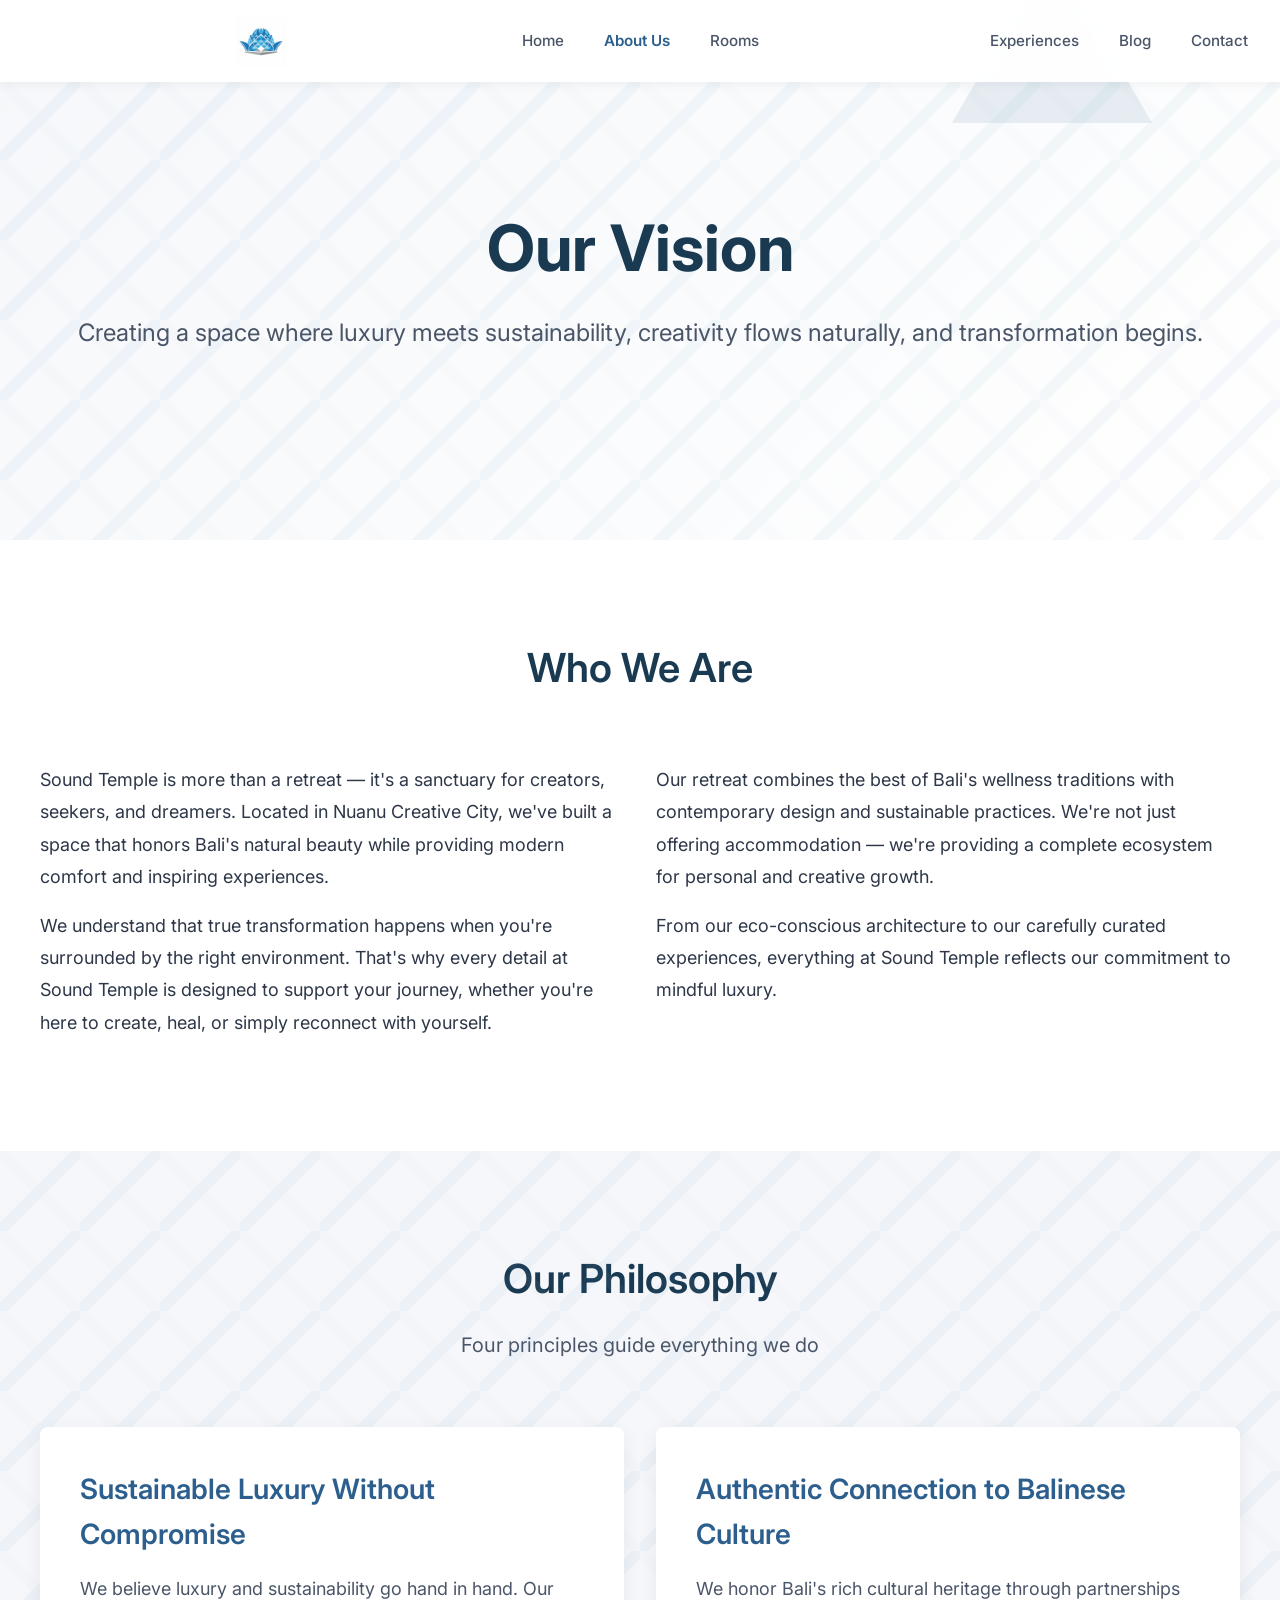
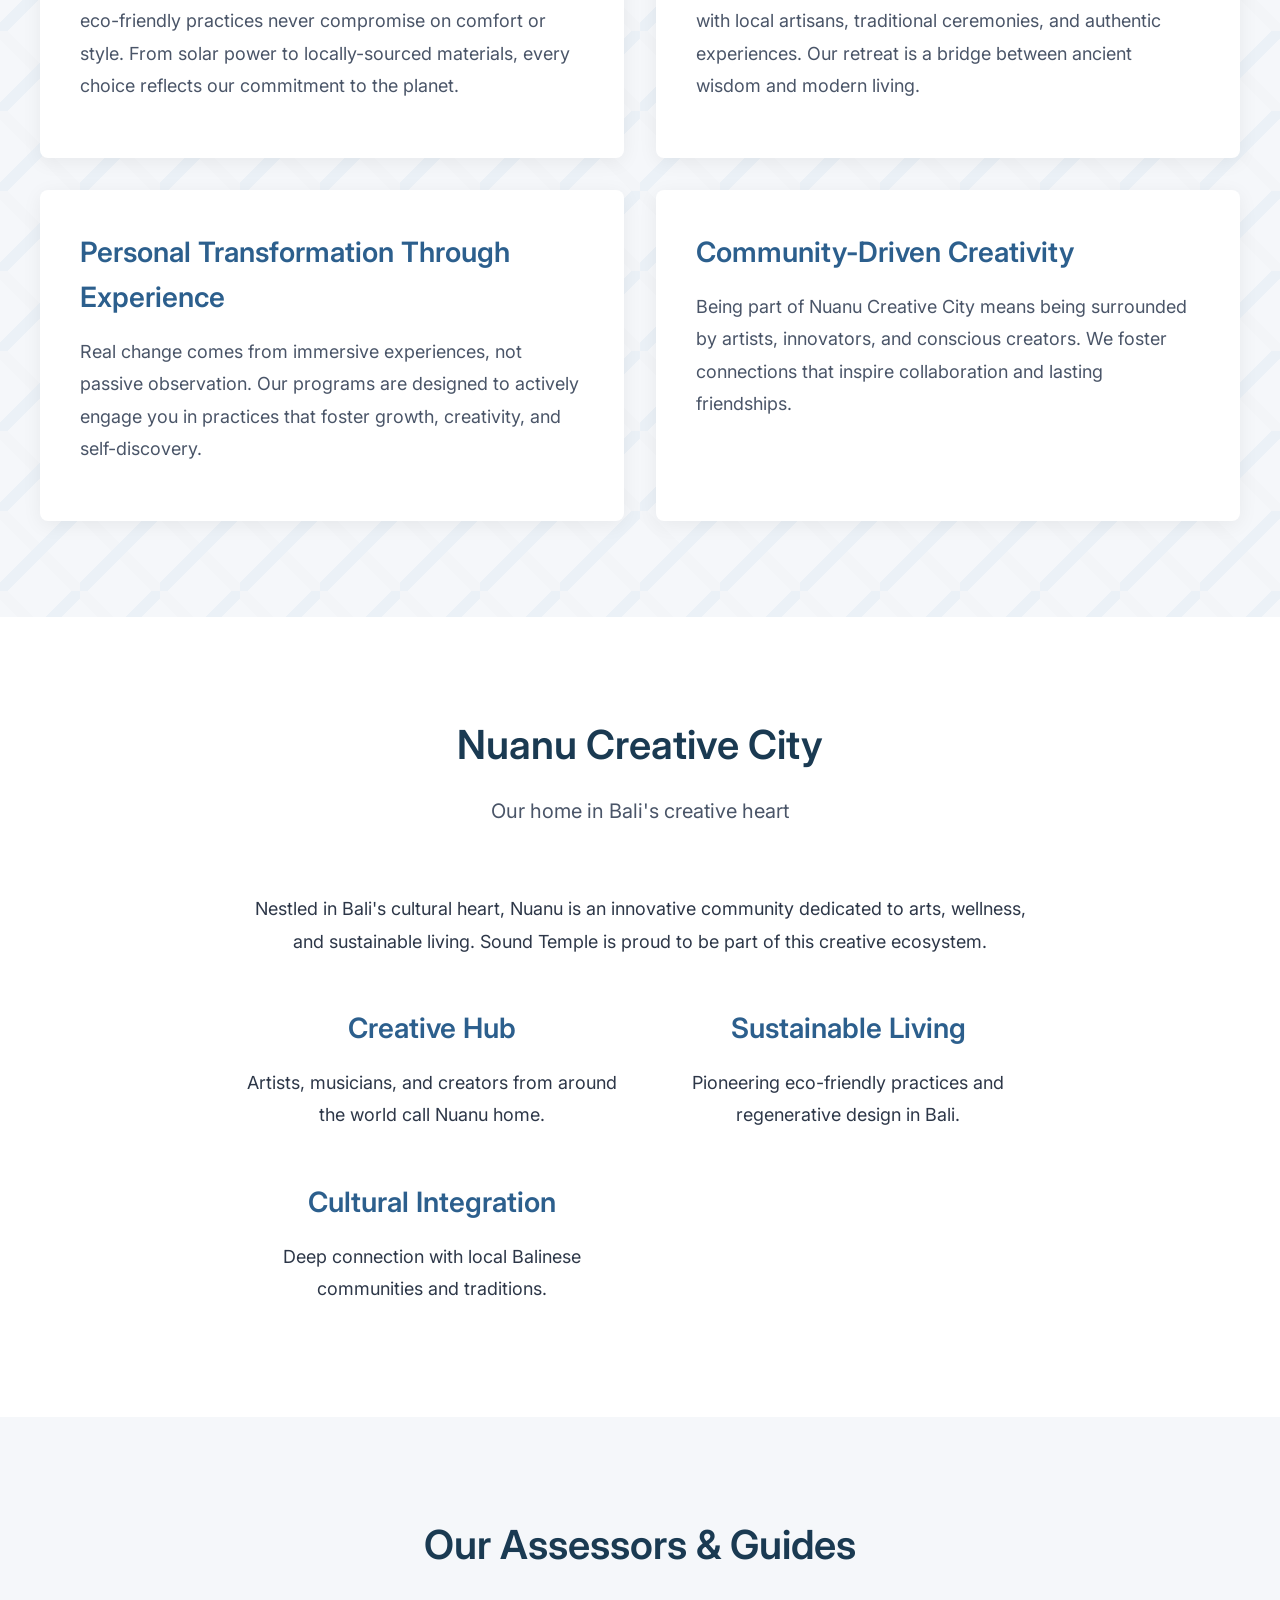
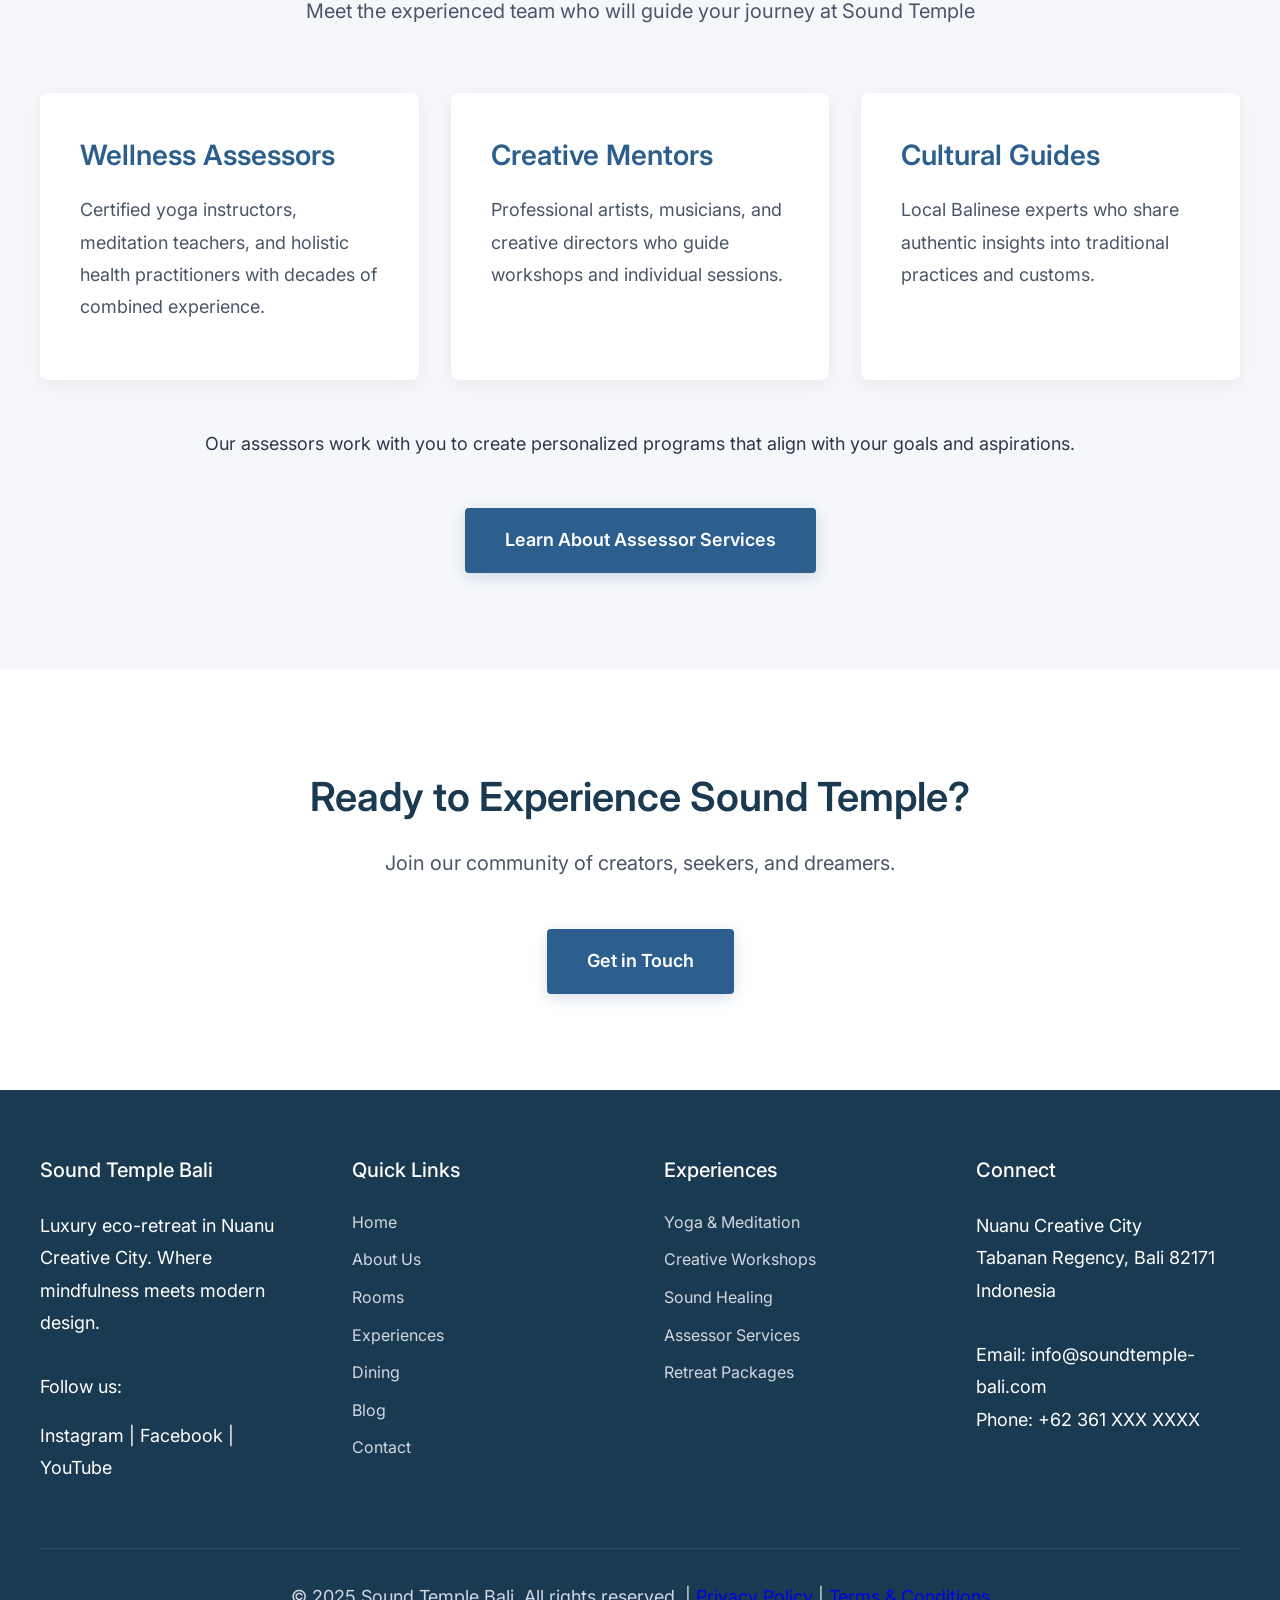
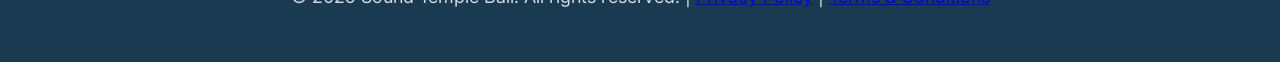
==== commit 243a3dfb: "Add mobile hamburger menu with slide-out navigation" ====
--- a/about.html
+++ b/about.html
@@ -15,15 +15,23 @@
     <!-- Navigation -->
     <nav class="navbar">
         <div class="nav-container">
+            <button class="mobile-menu-toggle" aria-label="Toggle mobile menu">
+                <div class="hamburger">
+                    <span></span>
+                    <span></span>
+                    <span></span>
+                </div>
+            </button>
+
+            <a href="index.html" class="logo">
+                <img src="images/logo.png" alt="Sound Temple Bali">
+            </a>
+
             <ul class="nav-menu nav-left">
                 <li><a href="index.html" class="nav-link">Home</a></li>
                 <li><a href="about.html" class="nav-link">About Us</a></li>
                 <li><a href="rooms.html" class="nav-link">Rooms</a></li>
             </ul>
-
-            <a href="index.html" class="logo">
-                <img src="images/logo.png" alt="Sound Temple Bali">
-            </a>
 
             <ul class="nav-menu nav-right">
                 <li><a href="experiences.html" class="nav-link">Experiences</a></li>
--- a/css/style.css
+++ b/css/style.css
@@ -194,6 +194,46 @@
 
 .nav-link:hover::after {
   width: 100%;
+}
+
+/* Mobile Menu Button */
+.mobile-menu-toggle {
+  display: none;
+  background: none;
+  border: none;
+  cursor: pointer;
+  padding: 0.5rem;
+  z-index: 1001;
+}
+
+.hamburger {
+  width: 28px;
+  height: 20px;
+  position: relative;
+  display: flex;
+  flex-direction: column;
+  justify-content: space-between;
+}
+
+.hamburger span {
+  display: block;
+  width: 100%;
+  height: 3px;
+  background: var(--dark-blue);
+  border-radius: 2px;
+  transition: all 0.3s ease;
+}
+
+.mobile-menu-toggle.active .hamburger span:nth-child(1) {
+  transform: rotate(45deg) translate(7px, 7px);
+}
+
+.mobile-menu-toggle.active .hamburger span:nth-child(2) {
+  opacity: 0;
+}
+
+.mobile-menu-toggle.active .hamburger span:nth-child(3) {
+  transform: rotate(-45deg) translate(7px, -7px);
 }
 
 /* ===== BUTTONS ===== */
@@ -249,6 +289,19 @@
   padding: 8rem 2rem 4rem;
 }
 
+.hero.hero-with-image {
+  background-image: linear-gradient(rgba(0, 0, 0, 0.4), rgba(0, 0, 0, 0.6)), url('../images/services/sound-temple-detail.jpg');
+  background-size: cover;
+  background-position: center;
+  background-attachment: fixed;
+}
+
+.hero.hero-with-image h1,
+.hero.hero-with-image .subheadline {
+  color: var(--white);
+  text-shadow: 2px 2px 4px rgba(0, 0, 0, 0.5);
+}
+
 .hero-content {
   max-width: 1200px;
   text-align: center;
@@ -537,9 +590,105 @@
     align-items: center;
   }
 
+  /* Mobile Navigation */
+  .navbar {
+    padding: 1rem 0;
+  }
+
+  .nav-container {
+    grid-template-columns: auto 1fr auto;
+    gap: 1rem;
+    padding: 0 1.5rem;
+  }
+
+  .logo {
+    grid-column: 2;
+    justify-self: center;
+  }
+
+  .logo img {
+    max-height: 40px;
+  }
+
+  .mobile-menu-toggle {
+    display: block;
+    grid-column: 3;
+    justify-self: end;
+  }
+
+  .nav-left,
+  .nav-right {
+    position: fixed;
+    top: 0;
+    left: 0;
+    width: 100%;
+    height: 100vh;
+    background: rgba(255, 255, 255, 0.98);
+    backdrop-filter: blur(20px);
+    flex-direction: column;
+    justify-content: center;
+    align-items: center;
+    gap: 0;
+    transform: translateX(-100%);
+    transition: transform 0.4s cubic-bezier(0.4, 0, 0.2, 1);
+    padding: 2rem;
+    z-index: 999;
+  }
+
+  .nav-right {
+    transform: translateX(-100%);
+  }
+
+  .nav-left.active {
+    transform: translateX(0);
+  }
+
+  .nav-right.active {
+    transform: translateX(0);
+  }
+
   .nav-menu {
     flex-direction: column;
-    gap: 1rem;
+    gap: 2.5rem;
+    align-items: center;
+  }
+
+  .nav-menu li {
+    opacity: 0;
+    transform: translateY(20px);
+    animation: none;
+  }
+
+  .nav-left.active .nav-menu li,
+  .nav-right.active .nav-menu li {
+    opacity: 1;
+    transform: translateY(0);
+    animation: slideInMenu 0.5s ease forwards;
+  }
+
+  .nav-menu li:nth-child(1) { animation-delay: 0.1s; }
+  .nav-menu li:nth-child(2) { animation-delay: 0.15s; }
+  .nav-menu li:nth-child(3) { animation-delay: 0.2s; }
+
+  .nav-menu li a {
+    font-size: 1.75rem;
+    font-weight: 600;
+    color: var(--dark-blue);
+  }
+
+  .nav-link::after {
+    display: none;
+  }
+
+  @keyframes slideInMenu {
+    from {
+      opacity: 0;
+      transform: translateY(20px);
+    }
+    to {
+      opacity: 1;
+      transform: translateY(0);
+    }
   }
 
   .grid-3,
@@ -549,6 +698,14 @@
 
   .section {
     padding: 4rem 1.5rem;
+  }
+
+  .detail-grid {
+    grid-template-columns: 1fr;
+  }
+
+  .detail-sidebar {
+    position: static;
   }
 }
 
